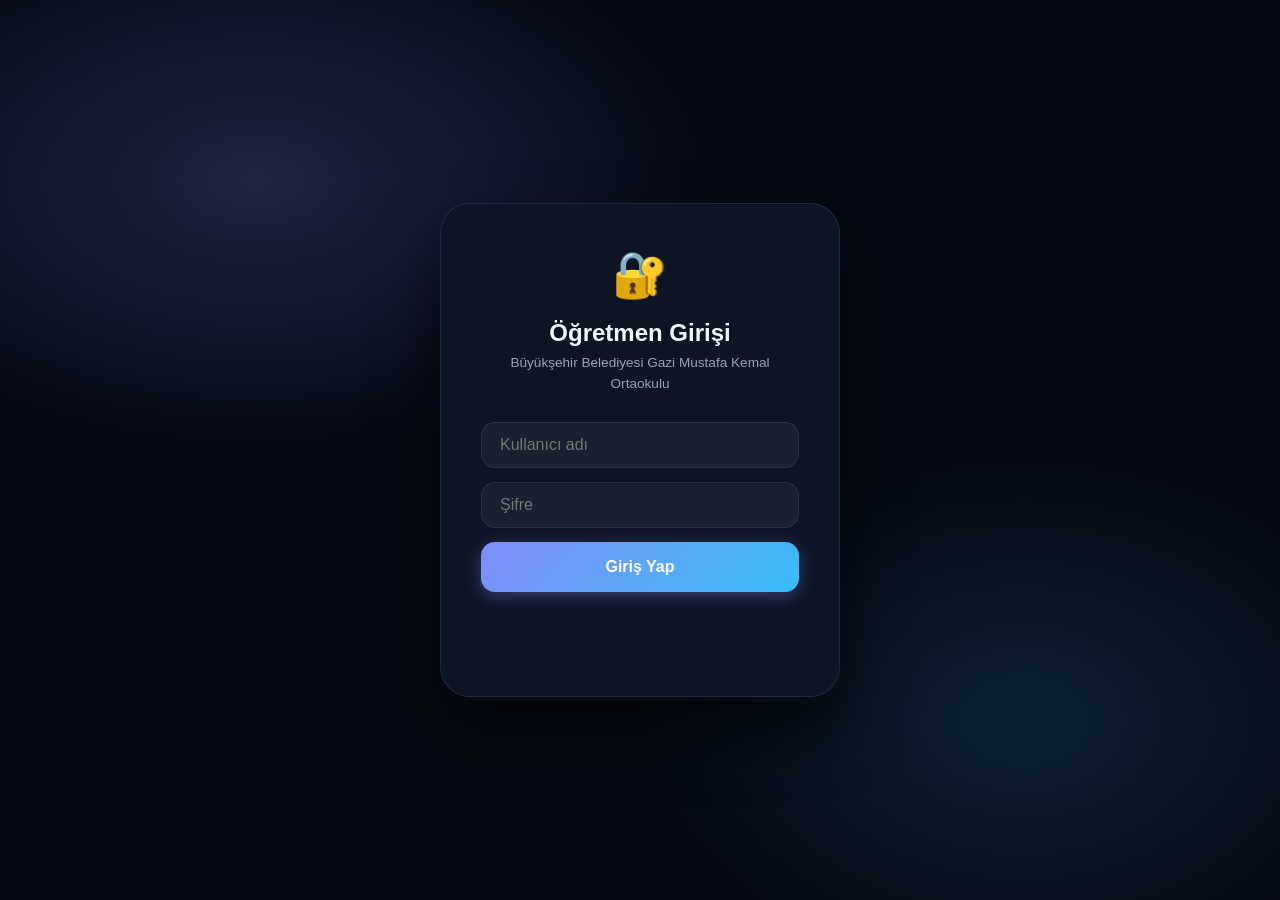
==== admin.html @ e2a8c225 "Add files via upload" ====
<!DOCTYPE html>
<html lang="tr">
<head>
    <meta charset="UTF-8">
    <meta name="viewport" content="width=device-width, initial-scale=1.0">
    <meta name="referrer" content="no-referrer">
    <title>ClassLog Pro | Öğretmen Paneli</title>
    <link rel="manifest" href="manifest.json">
    <link rel="icon" type="image/svg+xml" href="favicon.svg">
    <link rel="shortcut icon" href="favicon.svg">
    <meta name="theme-color" content="#060A14">
    <meta name="mobile-web-app-capable" content="yes">
    <meta name="apple-mobile-web-app-capable" content="yes">
    <meta name="apple-mobile-web-app-status-bar-style" content="black-translucent">
    <meta name="apple-mobile-web-app-title" content="ClassLog Pro">
    <link rel="apple-touch-icon" href="icon-192.png">
    <link rel="stylesheet" href="style.css">
    <script src="vendor/supabase.min.js"></script>
    <style>
        /* ── Kiosk Modu Banner ────────────────────────────────────────────────── */
        #kioskBanner {
            display: none;
            align-items: center;
            justify-content: space-between;
            gap: 12px;
            background: linear-gradient(90deg, #7C3AED, #6366F1);
            color: #fff;
            padding: 10px 20px;
            font-size: .85rem;
            font-weight: 600;
            position: sticky;
            top: 0;
            z-index: 100;
            border-bottom: 1px solid rgba(255,255,255,.15);
            box-shadow: 0 4px 20px rgba(99,102,241,.4);
        }
        #kioskBanner .kiosk-left  { display:flex;align-items:center;gap:10px; }
        #kioskBanner .kiosk-pulse {
            width:10px;height:10px;border-radius:50%;background:#4ADE80;
            box-shadow:0 0 0 0 rgba(74,222,128,.5);
            animation: kpulse 1.4s infinite;
        }
        @keyframes kpulse {
            0%   { box-shadow: 0 0 0 0 rgba(74,222,128,.5); }
            70%  { box-shadow: 0 0 0 8px transparent; }
            100% { box-shadow: 0 0 0 0 transparent; }
        }
        #kioskBanner button {
            background: rgba(255,255,255,.15);
            border: 1px solid rgba(255,255,255,.3);
            color: #fff;
            padding: 6px 14px;
            border-radius: 8px;
            cursor: pointer;
            font-size: .82rem;
            font-weight: 600;
            transition: background .2s;
        }
        #kioskBanner button:hover { background: rgba(255,255,255,.25); }
        #closeBoardBtn {
            background: linear-gradient(135deg, #f97316, #ef4444);
            border: 1px solid rgba(255,255,255,.18);
            color: #fff;
            box-shadow: 0 8px 18px rgba(239, 68, 68, .28);
            font-weight: 800;
        }
        #closeBoardBtn:hover {
            background: linear-gradient(135deg, #fb923c, #dc2626);
            box-shadow: 0 10px 22px rgba(239, 68, 68, .35);
        }
        #kioskCountdown {
            font-size: 1rem;
            font-weight: 800;
            font-variant-numeric: tabular-nums;
            letter-spacing: .04em;
            color: #4ADE80;
            min-width: 52px;
            text-align: right;
        }

        /* ── Term Archive Banner ────────────────────────────────────────────── */
        #termViewBanner {
            display: none;
            align-items: center;
            justify-content: space-between;
            gap: 12px;
            background: linear-gradient(90deg, #B45309, #D97706);
            color: #fff;
            padding: 9px 20px;
            font-size: .84rem;
            font-weight: 600;
            position: sticky;
            top: 0;
            z-index: 99;
            border-bottom: 1px solid rgba(255,255,255,.2);
            box-shadow: 0 4px 16px rgba(180,83,9,.4);
        }
        #termViewBanner button {
            background: rgba(255,255,255,.18);
            border: 1px solid rgba(255,255,255,.35);
            color: #fff;
            padding: 5px 14px;
            border-radius: 8px;
            cursor: pointer;
            font-size: .8rem;
            font-weight: 600;
        }
        #termViewBanner button:hover { background: rgba(255,255,255,.28); }
        /* Arşiv modunda düzenleme engelleme */
        body.viewing-archive .controls,
        body.viewing-archive .note-btn,
        body.viewing-archive #manageStudentsBtn,
        body.viewing-archive #exportBtn { pointer-events:none; opacity:.45; }

        /* ── Admin Identity Box ─────────────────────────────────────────────── */
        .admin-identity {
            display: inline-flex; align-items: center; gap: 6px;
            background: linear-gradient(135deg,rgba(129,140,248,.18),rgba(56,189,248,.12));
            border: 1px solid rgba(129,140,248,.4);
            border-radius: 10px; padding: 5px 12px;
            font-size: .8rem; font-weight: 700; color: var(--a-accent);
        }
        .teacher-identity {
            font-size: .8rem; color: var(--a-muted2);
        }
        #qrInfo { margin-top: 8px; }
        #qrCountdown {
            font-size: .85rem;
            font-weight: 600;
            color: var(--a-accent);
            margin-top: 4px;
        }

        /* ── Board Mode Screen ──────────────────────────────────────────────── */
        #boardScreen {
            display: none;
            position: fixed;
            inset: 0;
            background: radial-gradient(ellipse 80% 70% at 50% 0%, rgba(99,102,241,.18) 0%, transparent 60%),
                        linear-gradient(135deg, #040812 0%, #060E1C 50%, #0A1628 100%);
            z-index: 10001;
            align-items: center;
            justify-content: center;
            flex-direction: column;
            gap: 0;
            text-align: center;
            padding: 40px 24px;
            overflow: hidden;
        }
        #boardScreen::before {
            content: '';
            position: absolute;
            inset: 0;
            background: url("data:image/svg+xml,%3Csvg width='60' height='60' viewBox='0 0 60 60' xmlns='http://www.w3.org/2000/svg'%3E%3Cg fill='none'%3E%3Cg fill='%236366f1' fill-opacity='0.04'%3E%3Cpath d='M36 34v-4h-2v4h-4v2h4v4h2v-4h4v-2h-4zm0-30V0h-2v4h-4v2h4v4h2V6h4V4h-4zM6 34v-4H4v4H0v2h4v4h2v-4h4v-2H6zM6 4V0H4v4H0v2h4v4h2V6h4V4H6z'/%3E%3C/g%3E%3C/g%3E%3C/svg%3E");
            pointer-events: none;
        }
        .board-logo    { font-size: 3.5rem; margin-bottom: 8px; position: relative; z-index: 1; }
        .board-school  { font-size: .82rem; color: rgba(255,255,255,.45); letter-spacing: 1.5px; text-transform: uppercase; margin-bottom: 6px; position: relative; z-index: 1; }
        .board-title   { font-family: 'Syne', sans-serif; font-size: 2rem; font-weight: 800;
                         background: linear-gradient(135deg, #F1F5FF 0%, #818CF8 100%);
                         -webkit-background-clip: text; -webkit-text-fill-color: transparent;
                         background-clip: text; margin-bottom: 24px; position: relative; z-index: 1; }
        .board-qr-wrap { background: rgba(255,255,255,.06); border: 1px solid rgba(255,255,255,.12);
                         border-radius: 24px; padding: 20px; margin-bottom: 24px;
                         backdrop-filter: blur(8px); position: relative; z-index: 1; }
        .board-qr-wrap img { width: 280px; height: 280px; border-radius: 12px; display: block; }
        .board-instruction { font-size: .9rem; color: rgba(255,255,255,.6); line-height: 1.7; max-width: 380px; position: relative; z-index: 1; }
        .board-instruction strong { color: rgba(255,255,255,.9); }
        .board-pulse-dot { display: inline-block; width: 10px; height: 10px; border-radius: 50%;
                           background: #4ade80; margin-right: 8px;
                           box-shadow: 0 0 0 0 rgba(74,222,128,.5);
                           animation: bpulse 1.6s infinite; }
        @keyframes bpulse {
            0%   { box-shadow: 0 0 0 0 rgba(74,222,128,.5); }
            70%  { box-shadow: 0 0 0 10px transparent; }
            100% { box-shadow: 0 0 0 0 transparent; }
        }
        .board-status  { display: flex; align-items: center; justify-content: center;
                         margin-top: 20px; font-size: .82rem; color: #4ade80; font-weight: 600;
                         position: relative; z-index: 1; }
    </style>
</head>
<body class="admin-page">

    <!-- ── Kiosk Modu Banner ─────────────────────────────────────────────── -->
    <div id="kioskBanner">
        <div class="kiosk-left">
            <div class="kiosk-pulse"></div>
            <span>🔐 Kiosk Modu</span>
        </div>
        <div style="display:flex;align-items:center;gap:16px;margin-left:auto;">
            <span id="kioskContextInfo" style="display:none;font-size:.82rem;opacity:.92;padding:6px 10px;border-radius:999px;background:rgba(255,255,255,.14);border:1px solid rgba(255,255,255,.16);"></span>
            <span style="font-size:.8rem;opacity:.8;">Kalan süre:</span>
            <span id="kioskCountdown">10:00</span>
            <button onclick="manualKioskLogout()">🚪 Kapat &amp; Çıkış</button>
        </div>
    </div>

    <!-- ── Arşiv Dönemi Görüntüleme Banner ───────────────────────────────── -->
    <div id="termViewBanner">
        <div style="display:flex;align-items:center;gap:10px;">
            <span>📦</span>
            <span id="termBannerLabel">Arşiv Dönemi — Salt Okunur</span>
        </div>
        <button onclick="switchViewingTerm(null)">↩ Aktif Döneme Dön</button>
    </div>

    <!-- ── Giriş Ekranı ──────────────────────────────────────────────────── -->
    <div id="loginOverlay">
        <div class="login-card">
            <span class="lock-icon">🔐</span>
            <h2>Öğretmen Girişi</h2>
            <p id="loginSubtitle">Büyükşehir Belediyesi Gazi Mustafa Kemal Ortaokulu</p>
            <input type="text"     id="adminUsername" class="login-input" placeholder="Kullanıcı adı" autocomplete="username">
            <input type="password" id="adminPassword" class="login-input" placeholder="Şifre"         autocomplete="current-password">
            <button id="loginBtn" class="login-submit">Giriş Yap</button>
            <p id="loginError" class="shake" style="visibility:hidden;">Hatalı şifre.</p>
            <div id="kioskLoginHint" style="display:none;margin-top:12px;padding:10px;background:rgba(99,102,241,.12);border-radius:8px;font-size:.78rem;color:#a5b4fc;text-align:left;line-height:1.5;">
                📱 <strong>Kiosk Modu</strong> — Giriş sonrası 10 dakika aktif olacak, ardından otomatik kapanacak.
            </div>
        </div>
    </div>

    <!-- ── Tahta Modu Overlay ────────────────────────────────────────────── -->
    <div id="boardModeOverlay" class="modal" style="display:none;">
        <div class="modal-content" style="max-width:400px;text-align:center;">
            <h2>🖥️ Tahta Eşleştirme</h2>
            <img id="boardQrImage" src="" alt="QR" style="width:250px;height:250px;margin:20px auto;">
            <p style="font-size:.9rem;color:var(--a-muted2);">QR kodunu akıllı tahtadan okutun.</p>
            <button onclick="document.getElementById('boardModeOverlay').style.display='none'" class="btn-action btn-action-neg">Kapat</button>
        </div>
    </div>

    <div class="container">

        <!-- ── Başlık ────────────────────────────────────────────────────── -->
        <header>
            <div class="admin-topbar">
                <div class="admin-topbar-left">
                    <span class="badge">PRO</span>
                    <select id="classSelector" title="Sınıf Seç"></select>
                    <button id="copyLinkBtn"       class="tbtn tbtn-accent no-kiosk">📋 Link</button>
                    <button id="qrBtn"             class="tbtn tbtn-accent admin-only" title="Akıllı Tahta QR">🖥️ Tahta QR</button>
                    <button id="pushToBoardBtn" class="tbtn tbtn-accent no-kiosk" title="Telefon ile tahtayı aç">📱→🖥️ Tahtayı Aç</button>
                    <button id="downloadParentBtn" class="tbtn tbtn-accent no-kiosk">⬇️ Veli HTML</button>

                    <button id="closeBoardBtn" class="tbtn no-kiosk" title="Tahtayı anında kapat">Tahtayı Kapat</button>

                    <!-- Admin-only -->
                    <button id="teacherMgrBtn" class="tbtn tbtn-accent admin-only no-kiosk"
                            onclick="openTeacherManager()">👥 Öğretmenler</button>
                    <button id="subjectMgrBtn" class="tbtn tbtn-accent admin-only no-kiosk"
                            onclick="openSubjectManager()">⚙️ Ders Yönetimi</button>
                    <button id="termMgrBtn" class="tbtn tbtn-accent admin-only no-kiosk"
                            onclick="openTermManager()">📅 Dönem</button>
                </div>
                <div style="display:flex;align-items:center;gap:8px;flex-wrap:wrap;">
                    <span id="teacherName" style="font-size:.8rem;color:var(--a-muted2);"></span>
                    <button id="changePwBtn" class="tbtn tbtn-ghost" style="font-size:.72rem;padding:4px 9px;" title="Şifre Değiştir">🔒 Şifre</button>
                    <button id="logoutBtn" onclick="performLogout()" class="tbtn tbtn-ghost">🚪 Çıkış</button>
                    <a href="parent.html" id="viewToggle" class="tbtn no-kiosk" style="text-decoration:none;">👁️ Veli Görünümü</a>
                </div>
            </div>
            <p class="subtitle">Büyükşehir Belediyesi Gazi Mustafa Kemal Ortaokulu — Öğretmen Paneli</p>
            <div class="admin-status-strip">
                <span id="saveStatusBadge" class="status-pill status-idle">Hazır</span>
                <span id="realtimeStatusBadge" class="status-pill status-muted">Realtime: beklemede</span>
                <span id="syncMetaText" class="status-meta">Son eşitleme: —</span>
            </div>

            <!-- ── Ders Sekmeleri ─────────────────────────────────────────── -->
            <div id="subjectTabs" class="subject-tabs"></div>

            <!-- ── Mod Sekmeleri ─────────────────────────────────────────── -->
            <div class="admin-tabs" style="margin-top:10px;">
                <button class="admin-tab active" id="tabHomework" onclick="switchAdminTab('homework')">📚 Ödev Takip</button>
                <button class="admin-tab"        id="tabClass"    onclick="switchAdminTab('class')">⚡ Ders İçi Performans</button>
            </div>
            <div id="markingInfoBar" style="margin-top:12px;padding:12px 14px;border-radius:14px;background:rgba(59,130,246,.10);border:1px solid rgba(96,165,250,.18);color:#cfe3ff;font-size:.82rem;line-height:1.6;">
                İşaret açıklamaları yükleniyor...
            </div>
        </header>

        <!-- ── Ana İçerik ───────────────────────────────────────────────── -->
        <main>
            <div style="text-align:center; margin-bottom:28px;">
                <div class="date-selector">
                    <button id="prevDate" class="date-nav-btn">‹</button>
                    <input type="date" id="currentDate">
                    <button id="nextDate" class="date-nav-btn">›</button>
                </div>
                <div class="bulk-action-row" style="display:flex;justify-content:center;gap:10px;flex-wrap:wrap;margin-top:14px;">
                    <button id="bulkPosBtn" class="tbtn tbtn-accent" onclick="bulkSetMark(1)">Tümüne +</button>
                    <button id="bulkNegBtn" class="tbtn" onclick="bulkSetMark(-1)">Tümüne −</button>
                    <button id="bulkClearBtn" class="tbtn tbtn-ghost" onclick="bulkClearMarks()">Tümünü Sıfırla</button>
                </div>
            </div>
            <div id="studentList" class="student-list"></div>
        </main>

        <!-- ── Hızlı Eylemler ─────────────────────────────────────────── -->
        <div class="dashboard-actions">
            <button class="action-btn" id="manageStudentsBtn" title="Öğrencileri Yönet"
                    style="background:linear-gradient(135deg,#6366F1,#818CF8);">👥</button>
            <button class="action-btn" id="exportBtn" title="CSV Olarak İndir"
                    style="background:linear-gradient(135deg,#059669,#34D399);">📊</button>
        </div>
    </div>

    <!-- ── Öğrenci Yönetim Modalı ───────────────────────────────────────── -->
    <div id="manageModal" class="modal">
        <div class="modal-content">
            <div class="modal-header">
                <h2>Öğrenci Yönetimi</h2>
                <button id="closeManageModal" class="btn-action btn-action-neg"
                        style="width:auto;padding:0 20px;height:40px;border-radius:10px;">Kapat</button>
            </div>
            <div style="display:flex; justify-content:space-between; align-items:center; margin-bottom: 8px;">
                <p class="modal-desc" style="margin-bottom:0; font-size:0.85rem;">Excel'den kopya edip yapıştırın (satır satır):</p>
            </div>
            <textarea id="bulkInput" placeholder="Örn:&#10;Ahmet Yılmaz&#10;Ayşe Demir&#10;Burak Kaya"></textarea>
            <button id="saveStudentsBtn" class="btn-action btn-action-pos">✓ Öğrenci Listesini Güncelle</button>
        </div>
    </div>

    <!-- ── Veli Notu Modalı ─────────────────────────────────────────────── -->
    <div id="noteModal" class="modal">
        <div class="modal-content">
            <div class="modal-header">
                <h2>✏️ Veli Notu</h2>
                <button id="closeNoteModal" class="btn-action btn-action-neg"
                        style="width:auto;padding:0 20px;height:40px;border-radius:10px;">Kapat</button>
            </div>
            <p class="modal-desc" id="noteModalDesc">Bu öğrenciye veli portalında görünecek bir not bırakın.</p>
            <textarea id="noteInput" placeholder="Örn: Bugün sınıfta harika bir katkı sağladı..."></textarea>
            <button id="saveNoteBtn" class="btn-action btn-action-pos">💾 Notu Kaydet</button>
        </div>
    </div>

    <!-- ── Akıllı Tahta QR Modalı ────────────────────────────────────────── -->
    <div id="qrModal" class="modal" onclick="if(event.target===this)this.style.display='none'">
        <div class="modal-content" style="max-width:440px;text-align:center;">
            <div class="modal-header">
                <h2 id="qrClassLabel">🖥️ Akıllı Tahta QR Kodu</h2>
                <button onclick="document.getElementById('qrModal').style.display='none'"
                        class="btn-action btn-action-neg" style="width:auto;padding:0 16px;height:36px;border-radius:10px;font-size:.8rem;">✕</button>
            </div>
            <p style="font-size:.82rem;color:var(--a-muted2);margin-bottom:14px;line-height:1.5;">
                Bu QR <strong>sabittir</strong> — Tahtada her zaman bırakabilirsiniz.<br>
                Yalnızca şifrenizi bilen kişi giriş yapabilir.
            </p>
            <img id="qrImage" src="" alt="QR" style="width:300px;height:300px;border-radius:14px;border:2px solid var(--a-border);margin:0 auto 12px;display:block;">
            <div id="qrCountdown" style="font-size:.85rem;font-weight:600;margin-bottom:8px;color:var(--a-accent);">⏳ QR yükleniyor...</div>
            <div id="qrInfo"></div>
        </div>
    </div>

    <!-- ── Öğretmen Yönetimi Modalı (Admin only) ───────────────────────── -->
    <div id="teacherModal" class="modal">
        <div class="modal-content" style="max-width:640px;">
            <div class="modal-header">
                <h2>👥 Öğretmen Yönetimi</h2>
                <button id="closeTeacherModal" class="btn-action btn-action-neg"
                        style="width:auto;padding:0 20px;height:40px;border-radius:10px;">Kapat</button>
            </div>
            <p class="modal-desc">Sisteme kayıtlı öğretmenleri yönetin. Her öğretmen yalnızca kendi sınıflarına erişebilir.</p>
            <button id="addTeacherBtn" class="btn-action btn-action-pos" style="height:40px;margin-bottom:16px;">+ Yeni Öğretmen Ekle</button>
            <div id="teacherList"></div>

            <!-- Öğretmen Form -->
            <div id="teacherForm" style="display:none;">
                <h3 id="teacherFormTitle" style="margin-bottom:16px;color:var(--a-text);">Yeni Öğretmen Ekle</h3>
                <div style="display:grid;grid-template-columns:1fr 1fr;gap:12px;margin-bottom:12px;">
                    <div>
                        <label style="font-size:.8rem;color:var(--a-muted2);display:block;margin-bottom:4px;">Ad Soyad</label>
                        <input id="tName" type="text" class="login-input" style="margin:0;" placeholder="Ahmet Yılmaz">
                    </div>
                    <div>
                        <label style="font-size:.8rem;color:var(--a-muted2);display:block;margin-bottom:4px;">Kullanıcı Adı</label>
                        <input id="tUsername" type="text" class="login-input" style="margin:0;" placeholder="ahmetyilmaz">
                    </div>
                    <div>
                        <label style="font-size:.8rem;color:var(--a-muted2);display:block;margin-bottom:4px;">Şifre</label>
                        <input id="tPassword" type="password" class="login-input" style="margin:0;" placeholder="Şifre">
                    </div>
                    <div>
                        <label style="font-size:.8rem;color:var(--a-muted2);display:block;margin-bottom:4px;">Rol</label>
                        <select id="tRole" class="login-input" style="margin:0;cursor:pointer;">
                            <option value="teacher">👨‍🏫 Öğretmen</option>
                            <option value="admin">👑 Admin</option>
                        </select>
                    </div>
                </div>
                <label style="display:flex;align-items:center;gap:8px;font-size:.85rem;color:var(--a-muted2);margin-bottom:16px;cursor:pointer;">
                    <input id="tActive" type="checkbox" checked style="width:16px;height:16px;"> Hesap Aktif
                </label>
                <label style="font-size:.8rem;color:var(--a-muted2);display:block;margin-bottom:8px;">Erişim İzni (boş = tüm sınıflar)</label>
                <div id="tClasses" style="display:flex;flex-wrap:wrap;gap:6px;margin-bottom:16px;max-height:150px;overflow-y:auto;padding:4px;"></div>
                <label style="font-size:.8rem;color:var(--a-muted2);display:block;margin-bottom:8px;">Ders Erişimi (boş = tüm dersler)</label>
                <div id="tSubjects" style="display:flex;flex-wrap:wrap;gap:6px;margin-bottom:16px;padding:4px;"></div>
                <div style="display:flex;gap:8px;">
                    <button id="saveTeacherBtn"   class="btn-action btn-action-pos" style="height:42px;">💾 Kaydet</button>
                    <button id="cancelTeacherBtn" class="btn-action btn-action-neg" style="height:42px;">İptal</button>
                </div>
            </div>
        </div>
    </div>

    <!-- ── Şifre Değiştirme Modalı ──────────────────────────────────────── -->
    <div id="pwModal" class="modal">
        <div class="modal-content" style="max-width:400px;">
            <div class="modal-header">
                <h2>🔒 Şifre Değiştir</h2>
                <button id="closePwModal" class="btn-action btn-action-neg"
                        style="width:auto;padding:0 20px;height:40px;border-radius:10px;">Kapat</button>
            </div>
            <label style="font-size:.8rem;color:var(--a-muted2);display:block;margin-bottom:4px;">Yeni Şifre</label>
            <input id="newPwInput"  type="password" class="login-input" placeholder="En az 8 karakter">
            <label style="font-size:.8rem;color:var(--a-muted2);display:block;margin-bottom:4px;">Şifre (Tekrar)</label>
            <input id="newPw2Input" type="password" class="login-input" placeholder="Şifreyi tekrar girin">
            <p id="pwError" style="color:var(--s-neg);font-size:.82rem;min-height:20px;margin-bottom:12px;"></p>
            <button id="savePwBtn" class="btn-action btn-action-pos" style="height:42px;">✓ Şifreyi Güncelle</button>
        </div>
    </div>

    <!-- ── Ders Yönetimi Modal (Admin Only) ────────────────────────────── -->
    <div id="subjectManageModal" class="modal" style="display:none;">
        <div class="modal-content" style="max-width:500px;">
            <div class="modal-header">
                <h2>⚙️ Ders Yönetimi</h2>
                <button onclick="document.getElementById('subjectManageModal').style.display='none'" class="tbtn tbtn-ghost"> Kapat </button>
            </div>
            
            <div style="background:var(--a-surface2); padding:16px; border-radius:var(--radius-md); border:1px solid var(--a-border2); margin-bottom:16px;">
                <h3 style="font-size:.9rem; color:var(--a-muted); margin-bottom:12px;">Yeni Ders Ekle</h3>
                <div style="display:flex; gap:8px;">
                    <input type="text" id="newSubjEmoji" class="login-input" placeholder="Örn: 🎨" style="margin-bottom:0; width:60px; text-align:center;">
                    <input type="text" id="newSubjLabel" class="login-input" placeholder="Ders Adı (Örn: Müzik)" style="margin-bottom:0; flex:1;">
                    <input type="color" id="newSubjColor" value="#EAB308" style="background:transparent; border:none; height:46px; width:46px; cursor:pointer; padding:0;">
                </div>
                <button onclick="addNewSubject()" class="btn-action btn-action-pos" style="margin-top:12px; height:42px;">Ekle</button>
            </div>

            <h3 style="font-size:.9rem; color:var(--a-muted); margin-bottom:8px;">Kayıtlı Dersler</h3>
            <div id="subjectListContainer" style="display:flex; flex-direction:column; gap:8px;">
                <!-- Dinamik liste burada oluşacak -->
            </div>
        </div>
    </div>

    <!-- ── Dönem Yönetimi Modal (Admin Only) ────────────────────────────── -->
    <div id="termManageModal" class="modal" style="display:none;">
        <div class="modal-content" style="max-width:560px;">
            <div class="modal-header">
                <h2>📅 Dönem Yönetimi</h2>
                <button onclick="document.getElementById('termManageModal').style.display='none'" class="tbtn tbtn-ghost">Kapat</button>
            </div>

            <!-- Aktif dönem adı düzenle -->
            <div style="background:var(--a-surface2);padding:16px;border-radius:var(--radius-md);border:1px solid var(--a-border2);margin-bottom:16px;">
                <h3 style="font-size:.9rem;color:var(--a-muted);margin-bottom:8px;">✏️ Aktif Dönem Adını Güncelle</h3>
                <p style="font-size:.78rem;color:var(--a-muted2);margin-bottom:10px;">Veli görünümünde sınıfın başlığında görünür.</p>
                <div style="display:flex;gap:8px;">
                    <input type="text" id="termStringInput" class="login-input" placeholder="Örn: 2024-2025 Eğitim Öğretim Yılı 1. Dönem" style="margin-bottom:0;flex:1;">
                    <button onclick="updateTermString()" class="btn-action btn-action-pos" style="height:46px;width:auto;padding:0 18px;white-space:nowrap;">Güncelle</button>
                </div>
            </div>

            <!-- Yeni dönem başlat -->
            <div style="background:rgba(245,158,11,.07);padding:16px;border-radius:var(--radius-md);border:1px solid rgba(245,158,11,.25);margin-bottom:16px;">
                <h3 style="font-size:.9rem;color:#F59E0B;margin-bottom:8px;">🆕 Yeni Dönem Başlat</h3>
                <p style="font-size:.78rem;color:var(--a-muted2);margin-bottom:10px;">Mevcut tüm sınıfların verileri arşivlenir ve temiz sayfa açılır.</p>
                <div style="display:flex;gap:8px;">
                    <input type="text" id="newTermLabelInput" class="login-input" placeholder="Yeni dönem adı (Örn: 2024-2025 2. Dönem)" style="margin-bottom:0;flex:1;">
                    <button onclick="createNewTerm()" class="btn-action" style="height:46px;width:auto;padding:0 18px;white-space:nowrap;background:linear-gradient(135deg,#D97706,#F59E0B);color:white;">Başlat</button>
                </div>
            </div>

            <!-- Dönem listesi -->
            <h3 style="font-size:.9rem;color:var(--a-muted);margin-bottom:8px;">📚 Dönem Arşivi</h3>
            <div id="termListContainer" style="display:flex;flex-direction:column;gap:8px;max-height:220px;overflow-y:auto;padding:2px;"></div>
        </div>
    </div>


    <!-- ── Board Mode Screen (Akıllı Tahta Bekleme Ekranı) ─────────────── -->
    <div id="boardScreen">
        <div class="board-logo">🏛️</div>
        <p class="board-school">Büyükşehir Belediyesi Gazi Mustafa Kemal Ortaokulu</p>
        <h1 class="board-title">ClassLog Pro</h1>
        <div class="board-qr-wrap">
            <img id="boardScreenQr" src="" alt="QR Kod Yükleniyor...">
        </div>
        <div class="board-instruction">
            <strong>Öğretmen adımları:</strong><br>
            1. Telefondan Admin Paneli'ne giriş yap<br>
            2. Üst menüden <strong>"📱→🖥️ Tahtayı Aç"</strong> butonuna bas<br>
            3. Veya bu QR'ı telefon kameranla tara<br>
        </div>
        <div style="margin-top:16px;padding:14px 20px;border-radius:18px;background:rgba(15,23,42,.7);border:1px solid rgba(148,163,184,.22);display:flex;flex-direction:column;gap:6px;align-items:center;position:relative;z-index:1;">
            <span style="font-size:.82rem;letter-spacing:.12em;text-transform:uppercase;color:rgba(255,255,255,.55);">Tahta Kodu</span>
            <span id="boardCodeValue" style="font-size:2.2rem;font-weight:900;letter-spacing:.22em;color:#f8fafc;font-variant-numeric:tabular-nums;">------</span>
            <span id="boardCodeCountdown" style="font-size:.8rem;color:#93c5fd;">30 sn icinde yenilenir</span>
        </div>
        <div class="board-status">
            <span class="board-pulse-dot"></span>
            <span id="boardStatusText">Öğretmen bekleniyor...</span>
        </div>
    </div>

    <script src="pwa.js?v=2"></script>
    <script src="data.js?v=13"></script>
    <script src="admin.js?v=13"></script>
    <script>
    // Kiosk modundakileri göster
    if (new URLSearchParams(window.location.search).get('mode') === 'kiosk') {
        const hint = document.getElementById('kioskLoginHint');
        const sub  = document.getElementById('loginSubtitle');
        if (hint) hint.style.display = 'block';
        if (sub)  sub.textContent    = 'Kiosk Modu — Kullanıcı adı ve şifrenizle giriş yapın';
    }
    </script>
</body>
</html>
---- style.css ----
/* ═══════════════════════════════════════════════════════════════════════════
   ClassLog Pro — Style System
   ═══════════════════════════════════════════════════════════════════════════ */

*, *::before, *::after { box-sizing: border-box; margin: 0; padding: 0; }

:root {
    --a-bg:        #060A14;
    --a-surface:   #0D1525;
    --a-surface2:  rgba(255,255,255,0.04);
    --a-border:    rgba(129,140,248,0.15);
    --a-border2:   rgba(255,255,255,0.07);
    --a-accent:    #818CF8;
    --a-accent2:   #38BDF8;
    --a-text:      #F1F5FF;
    --a-muted:     #64748B;
    --a-muted2:    #94A3B8;

    --s-pos:       #34D399;
    --s-neg:       #F87171;
    --s-half:      #FBBF24;
    --s-neutral:   #9333EA;
    --s-absent:    #111827;

    --p-bg:        #EEF2FF;
    --p-surface:   #FFFFFF;
    --p-header-from: #1A2F4E;
    --p-header-to: #2563EB;
    --p-accent:    #2563EB;
    --p-text:      #0F172A;
    --p-muted:     #64748B;
    --p-border:    #E2E8F0;
    --p-row-alt:   #F8FAFF;

    --transition:  all 0.22s cubic-bezier(0.4,0,0.2,1);
    --radius-sm:   8px;
    --radius-md:   14px;
    --radius-lg:   22px;
    --radius-xl:   30px;
    --shadow-card: 0 4px 24px rgba(0,0,0,0.4);
    --font-display: "Trebuchet MS", "Segoe UI Semibold", sans-serif;
    --font-body: "Segoe UI", Tahoma, Geneva, Verdana, sans-serif;
    --font-parent: "Candara", "Segoe UI", sans-serif;
}

/* ═══════════════════════════════════════════════════════════════════════════
   ADMIN
   ═══════════════════════════════════════════════════════════════════════════ */

body.admin-page {
    font-family: 'DM Sans', sans-serif;
    background: var(--a-bg);
    color: var(--a-text);
    min-height: 100vh;
    padding: 0 0 100px;
    background-image:
        radial-gradient(ellipse 60% 50% at 0% 0%,   rgba(129,140,248,0.12) 0%, transparent 60%),
        radial-gradient(ellipse 50% 40% at 100% 90%, rgba(56,189,248,0.08)  0%, transparent 60%);
    background-attachment: fixed;
}

.admin-page .container { max-width: 860px; margin: 0 auto; padding: 0 20px; }
.admin-page header     { padding: 24px 20px 0; margin-bottom: 32px; }

.admin-topbar {
    display: flex; justify-content: space-between; align-items: center;
    gap: 12px; margin-bottom: 20px; flex-wrap: wrap;
}
.admin-topbar-left { display: flex; align-items: center; gap: 10px; flex-wrap: wrap; }

.admin-page .subtitle { font-size: 0.82rem; color: var(--a-muted2); margin-top: 4px; margin-bottom: 16px; }

.admin-status-strip {
    display: flex;
    align-items: center;
    gap: 10px;
    flex-wrap: wrap;
    margin-bottom: 16px;
}

.status-pill {
    display: inline-flex;
    align-items: center;
    gap: 6px;
    min-height: 32px;
    padding: 6px 12px;
    border-radius: 999px;
    border: 1px solid var(--a-border2);
    background: rgba(255,255,255,0.05);
    color: var(--a-text);
    font-size: 0.78rem;
    font-weight: 700;
    letter-spacing: 0.2px;
}

.status-pill.status-idle,
.status-pill.status-muted {
    color: var(--a-muted2);
    border-color: var(--a-border2);
    background: rgba(255,255,255,0.04);
}

.status-pill.status-saving {
    color: #FBBF24;
    border-color: rgba(251,191,36,0.35);
    background: rgba(251,191,36,0.12);
}

.status-pill.status-ok,
.status-pill.status-live {
    color: #86efac;
    border-color: rgba(52,211,153,0.35);
    background: rgba(16,185,129,0.12);
}

.status-pill.status-error {
    color: #fda4af;
    border-color: rgba(248,113,113,0.35);
    background: rgba(244,63,94,0.12);
}

.status-meta {
    font-size: 0.78rem;
    color: var(--a-muted2);
    letter-spacing: 0.15px;
}

/* ── Admin Tabs ─────────────────────────────────────────────────────────────── */
.admin-tabs {
    display: flex; gap: 4px;
    background: var(--a-surface2);
    border: 1px solid var(--a-border2);
    border-radius: var(--radius-md);
    padding: 4px;
    width: fit-content;
}
.admin-tab {
    background: transparent; border: none; color: var(--a-muted2);
    padding: 8px 20px; border-radius: 10px; cursor: pointer;
    font-family: 'DM Sans', sans-serif; font-size: 0.85rem; font-weight: 600;
    transition: var(--transition); white-space: nowrap;
}
.admin-tab:hover { color: var(--a-text); background: rgba(255,255,255,0.05); }
.admin-tab.active { background: var(--a-accent); color: white; box-shadow: 0 2px 10px rgba(129,140,248,0.4); }

.badge {
    background: linear-gradient(135deg, var(--a-accent), var(--a-accent2));
    color: white; padding: 3px 10px; border-radius: 50px;
    font-size: 0.7rem; font-weight: 700; letter-spacing: 1.5px;
}

#classSelector {
    background: var(--a-surface2); color: var(--a-text);
    border: 1px solid var(--a-border); padding: 6px 12px;
    border-radius: var(--radius-sm); cursor: pointer;
    font-family: 'DM Sans', sans-serif; font-size: 0.85rem; font-weight: 500;
    outline: none; transition: var(--transition);
}
#classSelector:hover { border-color: var(--a-accent); }
#classSelector option { background: #1A2340; color: white; }

.tbtn {
    background: var(--a-surface2); border: 1px solid var(--a-border2);
    color: var(--a-muted2); padding: 6px 12px; border-radius: var(--radius-sm);
    cursor: pointer; font-family: 'DM Sans', sans-serif;
    font-size: 0.8rem; font-weight: 500; transition: var(--transition);
    white-space: nowrap; text-decoration: none;
    display: inline-flex; align-items: center; gap: 5px;
}
.tbtn:hover { color: var(--a-text); border-color: var(--a-border); background: rgba(255,255,255,0.07); }
.tbtn-accent { color: var(--a-accent); border-color: rgba(129,140,248,0.35); }
.tbtn-accent:hover { background: rgba(129,140,248,0.12); color: var(--a-accent); }
.tbtn-ghost  { background: transparent; border-color: transparent; font-size: 0.75rem; }

.date-selector {
    display: inline-flex; align-items: center; gap: 4px;
    background: var(--a-surface); padding: 8px 16px; border-radius: 50px;
    border: 1px solid var(--a-border); box-shadow: var(--shadow-card);
}
.date-selector input[type="date"] {
    background: transparent; border: none; color: var(--a-text);
    font-family: 'DM Sans', sans-serif; font-size: 0.95rem;
    font-weight: 500; outline: none; cursor: pointer;
}
.date-nav-btn {
    background: transparent; border: none; color: var(--a-muted2);
    cursor: pointer; font-size: 1.1rem; padding: 2px 6px;
    border-radius: 6px; transition: var(--transition); line-height: 1;
}
.date-nav-btn:hover { color: var(--a-text); background: var(--a-surface2); }

/* ── Student Cards ───────────────────────────────────────────────────────────── */
.student-list { display: flex; flex-direction: column; gap: 8px; }

.student-card {
    display: flex; align-items: center; gap: 14px;
    background: var(--a-surface); border: 1px solid var(--a-border2);
    border-radius: var(--radius-md); padding: 12px 18px;
    transition: var(--transition); animation: slide-in 0.3s ease-out both;
}
.student-card:hover { background: rgba(255,255,255,0.05); border-color: var(--a-border); transform: translateX(2px); }

@keyframes slide-in { from { opacity:0; transform:translateY(8px); } to { opacity:1; transform:translateY(0); } }
.student-card:nth-child(1) { animation-delay:.02s; } .student-card:nth-child(2) { animation-delay:.04s; }
.student-card:nth-child(3) { animation-delay:.06s; } .student-card:nth-child(4) { animation-delay:.08s; }
.student-card:nth-child(5) { animation-delay:.10s; } .student-card:nth-child(6) { animation-delay:.12s; }
.student-card:nth-child(7) { animation-delay:.14s; } .student-card:nth-child(8) { animation-delay:.16s; }
.student-card:nth-child(9) { animation-delay:.18s; } .student-card:nth-child(10) { animation-delay:.20s; }
.student-card:nth-child(11){ animation-delay:.22s; } .student-card:nth-child(12) { animation-delay:.24s; }

.s-avatar {
    width: 40px; height: 40px; border-radius: 12px;
    display: flex; align-items: center; justify-content: center;
    font-family: 'Syne', sans-serif; font-size: 0.8rem; font-weight: 700;
    color: white; flex-shrink: 0;
}
.s-name { flex: 1; font-size: 0.95rem; font-weight: 500; color: var(--a-text); min-width: 0; overflow: hidden; text-overflow: ellipsis; white-space: nowrap; }

/* Class score mini badges */
.class-score-mini { display: flex; gap: 6px; flex-shrink: 0; }
.csm-pos { background: rgba(52,211,153,0.15); color: var(--s-pos); border: 1px solid rgba(52,211,153,0.25); padding: 2px 8px; border-radius: 6px; font-size: 0.78rem; font-weight: 700; }
.csm-neg { background: rgba(248,113,113,0.15); color: var(--s-neg); border: 1px solid rgba(248,113,113,0.25); padding: 2px 8px; border-radius: 6px; font-size: 0.78rem; font-weight: 700; }

/* Note button */
.note-btn {
    width: 32px; height: 32px; border-radius: 8px; border: 1px solid var(--a-border2);
    background: var(--a-surface2); color: var(--a-muted2); cursor: pointer;
    font-size: 0.85rem; transition: var(--transition); flex-shrink: 0;
    display: flex; align-items: center; justify-content: center;
}
.note-btn:hover { border-color: var(--a-accent); color: var(--a-accent); background: rgba(129,140,248,0.08); }
.note-btn.note-active { border-color: rgba(251,191,36,0.5); color: #FBBF24; background: rgba(251,191,36,0.08); }

/* ── Mark Buttons ─────────────────────────────────────────────────────────── */
.controls { display: flex; gap: 5px; flex-shrink: 0; }
.btn { width: 38px; height: 38px; border-radius: 10px; border: 1px solid transparent; cursor: pointer; display: flex; align-items: center; justify-content: center; font-size: 1rem; font-weight: 700; font-family: 'DM Sans', sans-serif; transition: var(--transition); }
.btn:active { transform: scale(0.88); }

.btn-pos     { background: rgba(52,211,153,0.08);   color: var(--s-pos);    border-color: rgba(52,211,153,0.2); }
.btn-pos:hover { background: rgba(52,211,153,0.15); }
.btn-pos.active { background: var(--s-pos); color: #052e16; border-color: var(--s-pos); box-shadow: 0 0 16px rgba(52,211,153,0.45); }

.btn-neg     { background: rgba(248,113,113,0.08);  color: var(--s-neg);    border-color: rgba(248,113,113,0.2); }
.btn-neg:hover { background: rgba(248,113,113,0.15); }
.btn-neg.active { background: var(--s-neg); color: white; border-color: var(--s-neg); box-shadow: 0 0 16px rgba(248,113,113,0.45); }

.btn-half    { background: rgba(251,191,36,0.08);   color: var(--s-half);   border-color: rgba(251,191,36,0.2); }
.btn-half:hover { background: rgba(251,191,36,0.15); }
.btn-half.active { background: var(--s-half); color: #451a03; border-color: var(--s-half); box-shadow: 0 0 16px rgba(251,191,36,0.45); }

.btn-neutral { background: rgba(147,51,234,0.08);  color: var(--s-neutral); border-color: rgba(147,51,234,0.2); font-size: 0.9rem; }
.btn-neutral:hover { background: rgba(147,51,234,0.14); }
.btn-neutral.active { background: var(--s-neutral); color: white; border-color: var(--s-neutral); box-shadow: 0 0 16px rgba(147,51,234,0.4); }

.btn-absent  { background: rgba(148,163,184,0.14); color: #cbd5e1; border-color: rgba(148,163,184,0.34); font-size: 0.9rem; }
.btn-absent:hover { background: rgba(148,163,184,0.22); color: #e2e8f0; border-color: rgba(148,163,184,0.46); }
.btn-absent.active { background: #475569; color: white; border-color: #64748b; box-shadow: 0 0 16px rgba(100,116,139,0.45); }

/* ── FABs ─────────────────────────────────────────────────────────────────── */
.dashboard-actions { position: fixed; bottom: 28px; right: 24px; display: flex; flex-direction: column; gap: 12px; z-index: 100; }
.action-btn { width: 54px; height: 54px; border-radius: 16px; color: white; border: none; cursor: pointer; box-shadow: 0 8px 24px rgba(0,0,0,0.5); display: flex; align-items: center; justify-content: center; font-size: 1.2rem; transition: var(--transition); }
.action-btn:hover { transform: scale(1.1) translateY(-2px); }

/* ── Modals ───────────────────────────────────────────────────────────────── */
.modal { display: none; position: fixed; inset: 0; background: rgba(0,0,0,0.75); backdrop-filter: blur(12px); z-index: 1000; padding: 40px 20px; overflow-y: auto; align-items: center; justify-content: center; }
.modal-content { background: var(--a-surface); max-width: 560px; width: 100%; margin: 0 auto; border-radius: var(--radius-xl); padding: 32px; border: 1px solid var(--a-border); box-shadow: 0 24px 60px rgba(0,0,0,0.6); animation: modal-in 0.25s cubic-bezier(0.34,1.56,0.64,1); }
@keyframes modal-in { from { opacity:0; transform:scale(0.93) translateY(12px); } to { opacity:1; transform:scale(1) translateY(0); } }
.modal-header { display: flex; justify-content: space-between; align-items: center; margin-bottom: 20px; gap: 12px; }
.modal-header h2 { font-family: 'Syne', sans-serif; font-size: 1.5rem; font-weight: 700; color: var(--a-text); }
.modal-desc { color: var(--a-muted2); font-size: 0.88rem; margin-bottom: 14px; line-height: 1.5; }

textarea#bulkInput, textarea#noteInput {
    width: 100%; background: rgba(0,0,0,0.25); border: 1px solid var(--a-border);
    border-radius: var(--radius-md); color: var(--a-text); padding: 14px 16px;
    font-family: 'DM Sans', sans-serif; font-size: 0.9rem; line-height: 1.7;
    margin-bottom: 16px; resize: none; outline: none; transition: var(--transition);
}
textarea#bulkInput { height: 200px; }
textarea#noteInput { height: 140px; }
textarea#bulkInput:focus, textarea#noteInput:focus { border-color: var(--a-accent); background: rgba(129,140,248,0.04); }

.btn-action { width: 100%; height: 48px; border: none; border-radius: var(--radius-md); font-family: 'DM Sans', sans-serif; font-size: 0.95rem; font-weight: 600; cursor: pointer; transition: var(--transition); display: flex; align-items: center; justify-content: center; gap: 8px; }
.btn-action-pos { background: linear-gradient(135deg, #10B981, #059669); color: white; box-shadow: 0 4px 14px rgba(16,185,129,0.35); }
.btn-action-pos:hover { box-shadow: 0 6px 20px rgba(16,185,129,0.5); transform: translateY(-1px); }
.btn-action-neg { background: linear-gradient(135deg, #F43F5E, #E11D48); color: white; }
.btn-action-neg:hover { transform: translateY(-1px); }

/* ── Login ─────────────────────────────────────────────────────────────────── */
#loginOverlay { position: fixed; inset: 0; background: var(--a-bg); background-image: radial-gradient(ellipse 60% 50% at 20% 20%, rgba(129,140,248,0.2) 0%, transparent 60%), radial-gradient(ellipse 50% 50% at 80% 80%, rgba(56,189,248,0.12) 0%, transparent 60%); z-index: 10000; display: flex; align-items: center; justify-content: center; padding: 20px; }
.login-card { background: var(--a-surface); padding: 44px 40px; border-radius: var(--radius-xl); border: 1px solid var(--a-border); width: 100%; max-width: 400px; text-align: center; box-shadow: 0 32px 64px rgba(0,0,0,0.6); animation: modal-in 0.4s cubic-bezier(0.34,1.56,0.64,1); }
.login-card .lock-icon { font-size: 2.8rem; margin-bottom: 18px; display: block; }
.login-card h2 { font-family: 'Syne', sans-serif; font-size: 1.5rem; font-weight: 700; margin-bottom: 6px; }
.login-card p  { color: var(--a-muted2); font-size: 0.85rem; margin-bottom: 28px; line-height: 1.5; }
.login-input { width: 100%; padding: 13px 18px; background: rgba(255,255,255,0.05); border: 1px solid var(--a-border2); border-radius: var(--radius-md); color: var(--a-text); font-family: 'DM Sans', sans-serif; font-size: 1rem; margin-bottom: 14px; outline: none; transition: var(--transition); }
.login-input:focus { border-color: var(--a-accent); background: rgba(129,140,248,0.06); box-shadow: 0 0 0 3px rgba(129,140,248,0.12); }
.login-submit { width: 100%; height: 50px; background: linear-gradient(135deg, var(--a-accent), var(--a-accent2)); border: none; border-radius: var(--radius-md); color: white; font-family: 'DM Sans', sans-serif; font-size: 1rem; font-weight: 600; cursor: pointer; transition: var(--transition); box-shadow: 0 4px 16px rgba(129,140,248,0.35); }
.login-submit:hover { opacity: 0.92; box-shadow: 0 6px 24px rgba(129,140,248,0.5); transform: translateY(-1px); }
#loginError { color: var(--s-neg); font-size: 0.83rem; margin-top: 12px; visibility: hidden; min-height: 20px; }

@keyframes shake { 0%,100%{transform:translateX(0)} 20%{transform:translateX(-8px)} 40%{transform:translateX(8px)} 60%{transform:translateX(-5px)} 80%{transform:translateX(5px)} }
.shake { animation: shake 0.4s ease-in-out; }

::-webkit-scrollbar { width: 6px; height: 6px; }
::-webkit-scrollbar-track { background: transparent; }
::-webkit-scrollbar-thumb { background: var(--a-border2); border-radius: 3px; }

/* ── Gamification Animations ──────────────────────────────────────────────── */
@keyframes glow-gold {
    0%   { box-shadow: 0 0 0 0 transparent; transform: scale(1); }
    40%  { box-shadow: 0 0 20px 5px rgba(250, 204, 21, 0.4); transform: scale(1.02); background-color: rgba(250, 204, 21, 0.15); border-color: #FACC15; }
    100% { box-shadow: 0 0 0 0 transparent; transform: scale(1); }
}

@keyframes pulse-red {
    0%   { box-shadow: 0 0 0 0 transparent; transform: scale(1); }
    40%  { box-shadow: 0 0 15px 3px rgba(239, 68, 68, 0.3); transform: scale(0.98); background-color: rgba(239, 68, 68, 0.12); border-color: #EF4444; }
    100% { box-shadow: 0 0 0 0 transparent; transform: scale(1); }
}

.card-anim-plus {
    animation: glow-gold 1s cubic-bezier(0.2, 0.8, 0.2, 1) forwards !important;
}
.card-anim-minus {
    animation: pulse-red 0.8s cubic-bezier(0.36, 0.07, 0.19, 0.97) forwards !important;
}

/* ═══════════════════════════════════════════════════════════════════════════
   PARENT PANEL
   ═══════════════════════════════════════════════════════════════════════════ */

body.parent-page { font-family: 'Plus Jakarta Sans', sans-serif; background: var(--p-bg); color: var(--p-text); margin: 0; padding: 0; min-height: 100vh; }

.excel-container { display: flex; flex-direction: column; height: 100vh; overflow: hidden; }

.excel-header { background: linear-gradient(135deg, var(--p-header-from) 0%, #1E3A8A 60%, var(--p-header-to) 100%); color: white; padding: 0 24px; flex-shrink: 0; box-shadow: 0 4px 20px rgba(26,47,78,0.4); position: relative; overflow: hidden; }
.excel-header::after { content:''; position:absolute; inset:0; background:url("data:image/svg+xml,%3Csvg width='60' height='60' viewBox='0 0 60 60' xmlns='http://www.w3.org/2000/svg'%3E%3Cg fill='none' fill-rule='evenodd'%3E%3Cg fill='%23ffffff' fill-opacity='0.03'%3E%3Cpath d='M36 34v-4h-2v4h-4v2h4v4h2v-4h4v-2h-4zm0-30V0h-2v4h-4v2h4v4h2V6h4V4h-4zM6 34v-4H4v4H0v2h4v4h2v-4h4v-2H6zM6 4V0H4v4H0v2h4v4h2V6h4V4H6z'/%3E%3C/g%3E%3C/g%3E%3C/svg%3E"); pointer-events:none; }

.excel-header-inner { display: flex; justify-content: space-between; align-items: center; padding: 16px 0; gap: 16px; flex-wrap: wrap; position: relative; z-index: 1; }
.school-brand { display: flex; align-items: center; gap: 14px; }
.school-logo  { font-size: 2rem; line-height: 1; }
.school-name-block h1 { font-size: 1rem; font-weight: 800; color: white; line-height: 1.2; background: none; -webkit-text-fill-color: white; }
#classBranding { font-size: 0.75rem; font-weight: 600; color: rgba(255,255,255,0.7); letter-spacing: 1.5px; text-transform: uppercase; margin-top: 2px; }

.header-right { display: flex; align-items: center; gap: 12px; flex-wrap: wrap; }

/* ── View Toggle ─────────────────────────────────────────────────────────── */
.view-toggle-wrap { display: flex; gap: 4px; background: rgba(255,255,255,0.1); border: 1px solid rgba(255,255,255,0.2); border-radius: 10px; padding: 4px; }
.view-toggle-btn { background: transparent; border: none; color: rgba(255,255,255,0.65); padding: 6px 14px; border-radius: 7px; cursor: pointer; font-family: 'Plus Jakarta Sans', sans-serif; font-size: 0.78rem; font-weight: 600; transition: all 0.18s ease; white-space: nowrap; }
.view-toggle-btn:hover  { color: rgba(255,255,255,0.9); background: rgba(255,255,255,0.08); }
.view-toggle-btn.active { background: rgba(255,255,255,0.18); color: white; box-shadow: 0 1px 4px rgba(0,0,0,0.2); }

.legend-bar { display: flex; align-items: center; gap: 20px; padding: 10px 0; border-top: 1px solid rgba(255,255,255,0.1); position: relative; z-index: 1; flex-wrap: wrap; row-gap: 6px; }
.legend-item { display: flex; align-items: center; gap: 7px; font-size: 0.78rem; font-weight: 600; color: rgba(255,255,255,0.8); letter-spacing: 0.2px; }
.dot { width: 9px; height: 9px; border-radius: 50%; display: inline-block; flex-shrink: 0; }
.dot.pos     { background: var(--s-pos);  box-shadow: 0 0 6px var(--s-pos); }
.dot.neg     { background: var(--s-neg);  box-shadow: 0 0 6px var(--s-neg); }
.dot.half    { background: var(--s-half); }
.dot.neutral { background: var(--s-neutral); }
.dot.absent  { background: var(--s-absent); }

/* ── Excel Grid ────────────────────────────────────────────────────────────── */
.excel-grid-wrapper { flex: 1; overflow: auto; background: var(--p-bg); }
.excel-grid-wrapper table { width: 100%; border-spacing: 0; border-collapse: separate; background: white; color: var(--p-text); font-family: 'Plus Jakarta Sans', sans-serif; }

.excel-grid-wrapper thead th { position: sticky; top: 0; background: #F0F4FF; border-bottom: 2px solid #CBD5E1; border-right: 1px solid var(--p-border); padding: 0; z-index: 20; font-weight: 700; font-size: 0.78rem; color: var(--p-muted); }
.date-header { writing-mode: vertical-rl; transform: rotate(180deg); padding: 12px 8px !important; text-align: center; min-width: 42px; max-width: 42px; transition: background 0.15s; }
.date-header:hover { background: #E0E7FF !important; }
.student-header { writing-mode: horizontal-tb !important; transform: none !important; text-align: left; padding: 14px 18px !important; font-size: 0.8rem !important; font-weight: 700; color: var(--p-accent) !important; letter-spacing: 0.8px; text-transform: uppercase; min-width: 200px; background: #EEF2FF !important; border-right: 2px solid #CBD5E1 !important; }

.sticky-col { position: sticky; left: 0; z-index: 30; background: white; border-right: 2px solid #CBD5E1 !important; min-width: 190px; max-width: 240px; }
.sticky-header.sticky-col { z-index: 40 !important; }

/* ── FIX: Hover sadece isim sütununda, renkli hücreler korunur ──────────────── */
/* Eski: tüm satırı grileştiriyordu — KALDIRILDI */
/* .excel-grid-wrapper tbody tr:hover td { background: #EEF2FF !important; } */

/* Yalnızca isim (sticky) sütunu hover'da vurgulanır */
.excel-grid-wrapper tbody tr:hover td.sticky-col { background: #dde6ff !important; }

/* Renkli hücreler hover'da biraz koyulaşır, gri olmaz */
.excel-grid-wrapper tbody tr:hover td.cell-pos     { background: #86efac !important; }
.excel-grid-wrapper tbody tr:hover td.cell-neg     { background: #f87171 !important; }
.excel-grid-wrapper tbody tr:hover td.cell-half    { background: #fde047 !important; }
.excel-grid-wrapper tbody tr:hover td.cell-neutral { background: #f3e8ff !important; }
.excel-grid-wrapper tbody tr:hover td.cell-absent  { background: #e5e7eb !important; }

.excel-grid-wrapper tbody td { border-bottom: 1px solid var(--p-border); border-right: 1px solid var(--p-border); padding: 0; text-align: center; height: 42px; transition: background 0.12s; }
.excel-grid-wrapper tbody tr:nth-child(even) td { background: var(--p-row-alt); }
.excel-grid-wrapper tbody tr:nth-child(even) td.sticky-col { background: var(--p-row-alt); }

.student-name { padding: 10px 18px !important; text-align: left !important; font-size: 0.88rem; font-weight: 600; color: var(--p-text); display: flex !important; align-items: center; gap: 8px; }

/* ── FIX: Daha koyu yeşil / kırmızı hücre renkleri ─────────────────────────── */
.status-dot { display: inline-block; width: 11px; height: 11px; border-radius: 50%; }
.status-dot.pos     { background: #16a34a; box-shadow: 0 0 6px rgba(22,163,74,0.6); }   /* koyu yeşil */
.status-dot.neg     { background: #dc2626; box-shadow: 0 0 6px rgba(220,38,38,0.6); }   /* koyu kırmızı */
.status-dot.half    { background: var(--s-half); }
.status-dot.neutral { background: var(--s-neutral); }
.status-dot.absent  { background: var(--s-absent); }

/* FIX: Daha koyu hücre arka planları */
.cell-pos     { background: #bbf7d0 !important; }   /* daha koyu yeşil — eski: #d1fae5 */
.cell-neg     { background: #fecaca !important; }   /* daha koyu kırmızı — eski: #ffe4e6 */
.cell-half    { background: #FEF9C3 !important; }
.cell-neutral { background: #faf5ff !important; }
.cell-absent  { background: #f3f4f6 !important; }

/* ── Note indicator ───────────────────────────────────────────────────────── */
.note-indicator {
    display: inline-flex; align-items: center; justify-content: center;
    width: 18px; height: 18px; border-radius: 50%;
    background: #FBBF24; color: #451a03;
    font-size: 0.65rem; font-weight: 800; cursor: pointer;
    flex-shrink: 0; transition: var(--transition);
    line-height: 1;
}
.note-indicator:hover { background: #F59E0B; transform: scale(1.15); }

/* ── Note Popup ──────────────────────────────────────────────────────────── */
.note-popup {
    position: fixed; bottom: 80px; left: 50%; transform: translateX(-50%);
    background: white; border: 1px solid #CBD5E1; border-radius: var(--radius-lg);
    padding: 20px 24px; min-width: 280px; max-width: 400px;
    box-shadow: 0 20px 40px rgba(0,0,0,0.18); z-index: 500;
    animation: popup-in 0.2s cubic-bezier(0.34,1.56,0.64,1);
}
@keyframes popup-in { from { opacity:0; transform:translateX(-50%) translateY(12px) scale(0.95); } to { opacity:1; transform:translateX(-50%) translateY(0) scale(1); } }
.note-popup strong { display: block; font-size: 0.9rem; color: var(--p-text); margin-bottom: 8px; }
.note-popup p { font-size: 0.88rem; color: var(--p-muted); line-height: 1.5; margin: 0; }
.note-popup-close { position: absolute; top: 10px; right: 12px; background: none; border: none; color: var(--p-muted); cursor: pointer; font-size: 0.9rem; padding: 4px; border-radius: 4px; }
.note-popup-close:hover { background: #f1f5f9; color: var(--p-text); }

/* ── Student Summary in Footer ───────────────────────────────────────────── */
.student-summary { display: flex; align-items: center; gap: 8px; flex-wrap: wrap; }
.student-summary strong { font-size: 0.9rem; color: var(--p-text); margin-right: 4px; }
.ss-item { display: inline-flex; align-items: center; padding: 3px 10px; border-radius: 6px; font-size: 0.8rem; font-weight: 700; border: 1px solid transparent; }
.ss-tamam  { background: #d1fae5; color: #065f46; border-color: #a7f3d0; }
.ss-eksik  { background: #ffe4e6; color: #9f1239; border-color: #fecdd3; }
.ss-yarim  { background: #fef9c3; color: #854d0e; border-color: #fde68a; }
.ss-kitap  { background: #faf5ff; color: #7e22ce; border-color: #e9d5ff; }
.ss-gelmedi{ background: #f3f4f6; color: #111827; border-color: #e5e7eb; }

/* ── Class View ──────────────────────────────────────────────────────────── */
.class-date-header { writing-mode: horizontal-tb !important; transform: none !important; text-align: center !important; padding: 10px 4px !important; min-width: 56px !important; max-width: 56px !important; line-height: 1.3; }
.total-header { writing-mode: horizontal-tb !important; transform: none !important; text-align: center !important; padding: 10px 8px !important; min-width: 64px; background: #EEF2FF !important; color: var(--p-accent) !important; font-size: 0.78rem !important; letter-spacing: 0.5px; border-left: 2px solid #CBD5E1 !important; }
.class-cell { text-align: center; height: 42px; border-bottom: 1px solid var(--p-border); border-right: 1px solid var(--p-border); }
.class-cell-empty { background: #fafbfc; }
.class-mark { display: inline-flex; align-items: center; justify-content: center; width: 26px; height: 26px; border-radius: 7px; font-weight: 800; font-size: 1rem; line-height: 1; }
.pos-mark { background: #bbf7d0; color: #065f46; }
.neg-mark { background: #fecaca; color: #7f1d1d; }
.total-cell { border-left: 2px solid #CBD5E1 !important; background: #f8faff !important; }
.total-badge { display: inline-flex; align-items: center; justify-content: center; min-width: 36px; height: 28px; border-radius: 8px; font-weight: 800; font-size: 0.88rem; padding: 0 8px; }
.total-pos  { background: #bbf7d0; color: #065f46; }
.total-neg  { background: #fecaca; color: #7f1d1d; }
.total-zero { background: #f1f5f9; color: #64748b; }

/* ── Leaderboard ─────────────────────────────────────────────────────────── */
.leader-panel-inner {
    display: grid; grid-template-columns: 1fr 1fr; gap: 24px;
    padding: 28px 24px; max-width: 900px; margin: 0 auto; width: 100%;
}
@media (max-width: 640px) { .leader-panel-inner { grid-template-columns: 1fr; } }

.leader-section { background: white; border-radius: var(--radius-lg); padding: 24px; border: 1px solid var(--p-border); box-shadow: 0 2px 12px rgba(0,0,0,0.05); }
.leader-title { font-size: 1rem; font-weight: 800; color: var(--p-text); margin-bottom: 4px; }
.leader-sub   { font-size: 0.78rem; color: var(--p-muted); margin-bottom: 18px; }

.leader-row {
    display: flex; align-items: center; gap: 12px;
    padding: 10px 0; border-bottom: 1px solid var(--p-border);
    animation: slide-in 0.35s ease-out both;
}
.leader-row:last-child { border-bottom: none; }
.leader-rank  { font-size: 1.4rem; width: 36px; text-align: center; flex-shrink: 0; }
.leader-name  { flex: 1; font-size: 0.9rem; font-weight: 700; color: var(--p-text); min-width: 0; overflow: hidden; text-overflow: ellipsis; white-space: nowrap; }
.leader-bar-wrap { width: 80px; height: 8px; background: #EEF2FF; border-radius: 4px; overflow: hidden; flex-shrink: 0; }
.leader-bar   { height: 100%; border-radius: 4px; transition: width 0.6s cubic-bezier(0.4,0,0.2,1); }
.leader-score { font-size: 0.82rem; font-weight: 700; color: var(--p-muted); white-space: nowrap; flex-shrink: 0; min-width: 52px; text-align: right; }

/* ── Footer ──────────────────────────────────────────────────────────────── */
.excel-footer {
    padding: 10px 24px; background: white; border-top: 1px solid var(--p-border);
    display: flex; align-items: center; gap: 20px; flex-shrink: 0;
    box-shadow: 0 -4px 16px rgba(0,0,0,0.06); z-index: 50; flex-wrap: wrap; row-gap: 8px;
}
.status-info-panel { font-size: 0.88rem; font-weight: 600; color: var(--p-text); min-width: 200px; flex: 1; }
.status-info-badge { display: inline-flex; align-items: center; gap: 8px; padding: 5px 14px; border-radius: var(--radius-sm); font-size: 0.85rem; animation: fadeIn 0.18s ease-out; }
@keyframes fadeIn { from { opacity:0; transform:translateY(4px); } to { opacity:1; transform:translateY(0); } }

.excel-footer-legend { border-top: none !important; padding: 0 !important; margin-left: auto; }
.excel-footer-legend .legend-item { color: var(--p-muted) !important; }

/* ── Selection Overlay ───────────────────────────────────────────────────── */
#selectionOverlay { position: fixed; inset: 0; background: linear-gradient(135deg, #0F1E3A 0%, #1A2F5E 50%, #0F2044 100%); z-index: 9999; overflow-y: auto; padding: 40px 20px 60px; display: none; }
.selection-content { max-width: 900px; margin: 0 auto; text-align: center; }
.selection-content .selection-icon { font-size: 4rem; margin-bottom: 16px; display: block; }
.selection-content h1 { color: white; font-size: 1.6rem; font-weight: 800; margin-bottom: 6px; line-height: 1.2; background: none; -webkit-text-fill-color: white; }
.selection-content .sub { color: rgba(255,255,255,0.6); font-size: 0.88rem; margin-bottom: 32px; }

.parent-gate { background: rgba(255,255,255,0.07); border: 1px solid rgba(255,255,255,0.15); border-radius: var(--radius-xl); padding: 32px; max-width: 400px; margin: 0 auto 40px; text-align: center; backdrop-filter: blur(8px); display: none; }
.parent-gate h3 { color: white; font-size: 1.1rem; font-weight: 700; margin-bottom: 8px; }
.parent-gate p  { color: rgba(255,255,255,0.6); font-size: 0.83rem; margin-bottom: 20px; }
.parent-gate-input { width: 100%; padding: 12px 16px; background: rgba(255,255,255,0.08); border: 1px solid rgba(255,255,255,0.2); border-radius: var(--radius-md); color: white; font-family: 'Plus Jakarta Sans', sans-serif; font-size: 0.95rem; outline: none; margin-bottom: 12px; transition: var(--transition); }
.parent-gate-input:focus { border-color: rgba(255,255,255,0.5); background: rgba(255,255,255,0.12); }
.parent-gate-btn { width: 100%; height: 46px; background: linear-gradient(135deg, #3B82F6, #6366F1); border: none; border-radius: var(--radius-md); color: white; font-family: 'Plus Jakarta Sans', sans-serif; font-size: 0.95rem; font-weight: 700; cursor: pointer; transition: var(--transition); }
.parent-gate-btn:hover { opacity: 0.9; transform: translateY(-1px); }
.parent-gate-error { color: #FDA4AF; font-size: 0.8rem; margin-top: 8px; display: none; }

#classGrid { display: grid; grid-template-columns: repeat(auto-fill, minmax(90px, 1fr)); gap: 12px; display: none; }
.class-card { background: rgba(255,255,255,0.08); border: 1px solid rgba(255,255,255,0.12); padding: 14px 8px; border-radius: var(--radius-md); cursor: pointer; transition: var(--transition); color: white; font-weight: 700; font-size: 1rem; text-align: center; backdrop-filter: blur(4px); }
.class-card:hover { background: rgba(59,130,246,0.3); border-color: rgba(59,130,246,0.5); transform: translateY(-3px); box-shadow: 0 8px 20px rgba(59,130,246,0.2); }

table { color: var(--p-text); }

/* ── Responsive ──────────────────────────────────────────────────────────── */
@media (max-width: 640px) {
    body.admin-page { padding: 0 0 90px; }
    .admin-page .container { padding: 0 12px; }
    .admin-page header { padding: 16px 12px 0; }
    .admin-topbar { gap: 8px; }
    .admin-status-strip { gap: 8px; }
    .status-pill { padding: 5px 10px; font-size: 0.74rem; }
    .status-meta { width: 100%; }
    .student-card { padding: 10px 12px; gap: 10px; }
    .s-avatar { width: 34px; height: 34px; font-size: 0.72rem; border-radius: 10px; }
    .s-name { font-size: 0.88rem; }
    .btn { width: 34px; height: 34px; border-radius: 8px; font-size: 0.88rem; }
    .controls { gap: 4px; }
    .excel-header-inner { padding: 12px 0; }
    .school-name-block h1 { font-size: 0.85rem; }
    .legend-bar { gap: 12px; }
    .sticky-col { min-width: 130px; max-width: 150px; }
    .student-name { padding: 8px 10px !important; font-size: 0.8rem; }
    .date-header { min-width: 36px; max-width: 36px; padding: 10px 5px !important; }
    .view-toggle-btn { padding: 5px 8px; font-size: 0.72rem; }
    .leader-panel-inner { padding: 16px 12px; }
}

/* ═══════════════════════════════════════════════════════════════════════════
   CLASSLOG PRO — ADDITIONS v2
   Ders sekmeleri · Öğretmen yönetimi · Sticky fix · PWA
   ═══════════════════════════════════════════════════════════════════════════ */

/* ── Ders Sekmeleri (Admin) ──────────────────────────────────────────────── */
.subject-tabs {
    display: flex; flex-wrap: wrap; gap: 6px;
    margin-top: 14px; margin-bottom: 4px;
}
.subject-tab {
    background: var(--a-surface2); border: 1px solid var(--a-border2);
    color: var(--a-muted2); padding: 7px 16px; border-radius: 50px;
    cursor: pointer; font-family: 'DM Sans', sans-serif;
    font-size: 0.82rem; font-weight: 600; transition: var(--transition);
    white-space: nowrap;
}
.subject-tab:hover { color: var(--a-text); border-color: var(--tab-color, var(--a-accent)); }
.subject-tab.active {
    background: var(--tab-color, var(--a-accent));
    border-color: var(--tab-color, var(--a-accent));
    color: white; box-shadow: 0 2px 10px color-mix(in srgb, var(--tab-color, #6366F1) 40%, transparent);
}

/* ── Ders Sekmeleri (Parent) ─────────────────────────────────────────────── */
.subject-tabs-wrap {
    display: flex; flex-wrap: wrap; gap: 4px; margin-right: 8px;
}
.subject-tab-parent {
    background: rgba(255,255,255,0.1); border: 1px solid rgba(255,255,255,0.15);
    color: rgba(255,255,255,0.7); padding: 5px 12px; border-radius: 50px;
    cursor: pointer; font-family: 'Plus Jakarta Sans', sans-serif;
    font-size: 0.75rem; font-weight: 600; transition: all 0.18s; white-space: nowrap;
}
.subject-tab-parent:hover  { color: white; background: rgba(255,255,255,0.18); }
.subject-tab-parent.active {
    background: var(--tab-color, rgba(255,255,255,0.25));
    border-color: var(--tab-color, rgba(255,255,255,0.3));
    color: white; box-shadow: 0 1px 8px rgba(0,0,0,0.3);
}

/* ── STICKY COL FIX: öğrenci ismi genişliği otomatik ────────────────────── */
/*
   Eski: min-width:190px / max-width:240px → geniş boşluk kalıyordu
   Yeni: width:auto + max-content → isim kadar yer kaplar, tarihler sola kayar
*/
.sticky-col {
    position: sticky; left: 0; z-index: 30;
    background: white; border-right: 2px solid #CBD5E1 !important;
    min-width: 0 !important;        /* eskisi: 190px */
    max-width: none !important;     /* eskisi: 240px */
    width: auto !important;
    white-space: nowrap;
}
.student-header {
    min-width: 0 !important; max-width: none !important; width: auto !important;
}
.student-name { white-space: nowrap !important; }

/* Tablo: tarihleri sola kaydır, sağa scroll */
.excel-grid-wrapper {
    overflow-x: auto !important; overflow-y: auto !important;
}
.excel-grid-wrapper table {
    width: auto !important;          /* eskisi: 100% — tarihleri geride bırakıyordu */
    min-width: 100%;
    table-layout: auto !important;
}

/* Tarih sütunları esnek genişlik (sıkışabilir) */
.date-header { min-width: 28px !important; max-width: 42px !important; width: auto !important; }
.class-date-header { min-width: 32px !important; max-width: 56px !important; width: auto !important; }

/* ── Öğretmen Yönetimi ───────────────────────────────────────────────────── */
.teacher-row {
    display: flex; align-items: center; justify-content: space-between;
    padding: 12px 16px; background: var(--a-surface2);
    border: 1px solid var(--a-border2); border-radius: var(--radius-md);
    margin-bottom: 8px; gap: 12px; flex-wrap: wrap;
}
.teacher-info { display: flex; align-items: center; gap: 10px; flex-wrap: wrap; }
.teacher-info strong { font-size: .9rem; color: var(--a-text); }
.teacher-username { font-size: .78rem; color: var(--a-muted2); font-family: monospace; }
.teacher-role { font-size: .72rem; font-weight: 700; padding: 2px 8px; border-radius: 4px; }
.teacher-role.admin   { background: rgba(129,140,248,0.15); color: var(--a-accent); }
.teacher-role.teacher { background: rgba(52,211,153,0.15);  color: var(--s-pos); }
.teacher-inactive { font-size: .72rem; color: var(--s-neg); background: rgba(248,113,113,0.1); padding: 2px 8px; border-radius: 4px; }
.teacher-actions { display: flex; gap: 6px; flex-shrink: 0; }

/* class checkbox grid */
.class-check {
    display: inline-flex; align-items: center; gap: 4px;
    background: var(--a-surface2); border: 1px solid var(--a-border2);
    border-radius: 6px; padding: 4px 10px; cursor: pointer;
    font-size: .78rem; color: var(--a-muted2); transition: var(--transition);
}
.class-check:has(input:checked) { border-color: var(--a-accent); color: var(--a-accent); background: rgba(129,140,248,0.08); }
.class-check input { accent-color: var(--a-accent); }

/* ── QR Modal image ──────────────────────────────────────────────────────── */
#qrModal .modal-content { text-align: center; }

/* ── PWA install banner (otomatik gösterilir) ────────────────────────────── */
.pwa-banner {
    position: fixed; bottom: 0; left: 0; right: 0;
    background: linear-gradient(135deg, #6366F1, #818CF8);
    color: white; padding: 16px 20px; display: flex; align-items: center;
    gap: 12px; z-index: 9999; box-shadow: 0 -4px 20px rgba(0,0,0,0.3);
    animation: slide-up 0.3s ease-out;
}
@keyframes slide-up { from { transform:translateY(100%); } to { transform:translateY(0); } }
.pwa-banner-text { flex: 1; font-size: .88rem; font-weight: 600; }
.pwa-banner-sub  { font-size: .75rem; opacity: .8; font-weight: 400; }
.pwa-banner-btn  {
    background: white; color: #6366F1; border: none; padding: 8px 16px;
    border-radius: 8px; font-weight: 700; cursor: pointer; font-size: .85rem; white-space: nowrap;
}
.pwa-banner-close {
    background: transparent; border: none; color: rgba(255,255,255,.7);
    font-size: 1.2rem; cursor: pointer; padding: 4px;
}

/* ── Responsive eklentiler ───────────────────────────────────────────────── */
@media (max-width: 640px) {
    .subject-tabs     { gap: 4px; }
    .subject-tab      { padding: 5px 10px; font-size: .75rem; }
    .subject-tabs-wrap{ gap: 3px; }
    .subject-tab-parent { padding: 4px 8px; font-size: .68rem; }
    .header-right     { flex-direction: column; align-items: flex-end; gap: 6px; }
}

/* ── hw-text-mark (parent grid hücre işaretleri) ────────────────────────── */
.hw-text-mark {
    display: inline-flex;
    align-items: center;
    justify-content: center;
    width: 100%;
    height: 100%;
    line-height: 1;
}
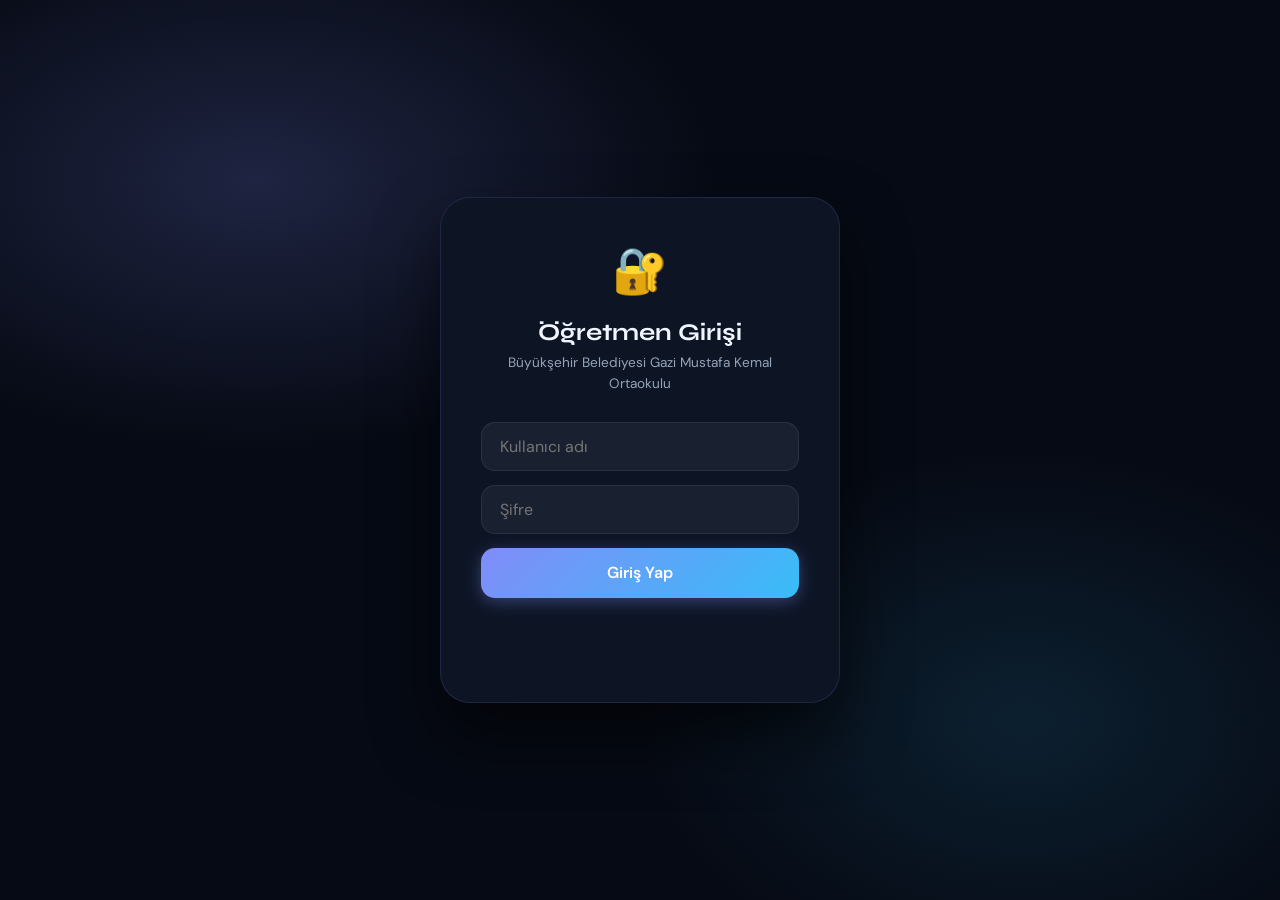
==== commit 2428c72b: "Add files via upload" ====
--- a/admin.html
+++ b/admin.html
@@ -239,7 +239,10 @@
                 <div class="admin-topbar-left">
                     <span class="badge">PRO</span>
                     <select id="classSelector" title="Sınıf Seç"></select>
-                    <button id="copyLinkBtn"       class="tbtn tbtn-accent no-kiosk">📋 Link</button>
+                    <div class="no-kiosk" style="display:inline-flex; gap:4px; margin-right:5px; background:var(--a-surface2); border:1px solid var(--a-border2); padding:2px; border-radius:var(--radius-sm);">
+                        <button id="copyExistingLinkBtn" class="tbtn tbtn-ghost" style="color:var(--a-accent); font-weight:600;" title="Mevcut Linki Kopyala">📋 Linki Kopyala</button>
+                        <button id="createNewLinkBtn" class="tbtn tbtn-ghost" style="color:var(--s-neg);" title="Yeni Link Oluştur (Öncekini iptal eder)">🔄 Yeni Link</button>
+                    </div>
                     <button id="qrBtn"             class="tbtn tbtn-accent admin-only" title="Akıllı Tahta QR">🖥️ Tahta QR</button>
                     <button id="pushToBoardBtn" class="tbtn tbtn-accent no-kiosk" title="Telefon ile tahtayı aç">📱→🖥️ Tahtayı Aç</button>
                     <button id="downloadParentBtn" class="tbtn tbtn-accent no-kiosk">⬇️ Veli HTML</button>
@@ -250,7 +253,7 @@
                     <button id="teacherMgrBtn" class="tbtn tbtn-accent admin-only no-kiosk"
                             onclick="openTeacherManager()">👥 Öğretmenler</button>
                     <button id="subjectMgrBtn" class="tbtn tbtn-accent admin-only no-kiosk"
-                            onclick="openSubjectManager()">⚙️ Ders Yönetimi</button>
+                            onclick="openSubjectManager()">⚙️ Ders Y&ouml;netimi</button>
                     <button id="termMgrBtn" class="tbtn tbtn-accent admin-only no-kiosk"
                             onclick="openTermManager()">📅 Dönem</button>
                 </div>
@@ -274,7 +277,7 @@
             <!-- ── Mod Sekmeleri ─────────────────────────────────────────── -->
             <div class="admin-tabs" style="margin-top:10px;">
                 <button class="admin-tab active" id="tabHomework" onclick="switchAdminTab('homework')">📚 Ödev Takip</button>
-                <button class="admin-tab"        id="tabClass"    onclick="switchAdminTab('class')">⚡ Ders İçi Performans</button>
+                <button class="admin-tab"        id="tabClass"    onclick="switchAdminTab('class')">⚡ Ders &#304;&#231;i Performans</button>
             </div>
             <div id="markingInfoBar" style="margin-top:12px;padding:12px 14px;border-radius:14px;background:rgba(59,130,246,.10);border:1px solid rgba(96,165,250,.18);color:#cfe3ff;font-size:.82rem;line-height:1.6;">
                 İşaret açıklamaları yükleniyor...
@@ -427,7 +430,7 @@
     <div id="subjectManageModal" class="modal" style="display:none;">
         <div class="modal-content" style="max-width:500px;">
             <div class="modal-header">
-                <h2>⚙️ Ders Yönetimi</h2>
+                <h2>⚙️ Ders Y&ouml;netimi</h2>
                 <button onclick="document.getElementById('subjectManageModal').style.display='none'" class="tbtn tbtn-ghost"> Kapat </button>
             </div>
             
@@ -508,9 +511,9 @@
         </div>
     </div>
 
-    <script src="pwa.js?v=2"></script>
-    <script src="data.js?v=13"></script>
-    <script src="admin.js?v=13"></script>
+    <script src="pwa.js?v=2" charset="utf-8"></script>
+    <script src="data.js?v=13" charset="utf-8"></script>
+    <script src="admin.js?v=13" charset="utf-8"></script>
     <script>
     // Kiosk modundakileri göster
     if (new URLSearchParams(window.location.search).get('mode') === 'kiosk') {
--- a/style.css
+++ b/style.css
@@ -1,6 +1,8 @@
 /* ═══════════════════════════════════════════════════════════════════════════
    ClassLog Pro — Style System
    ═══════════════════════════════════════════════════════════════════════════ */
+
+@import url('https://fonts.googleapis.com/css2?family=Syne:wght@600;700;800&family=DM+Sans:ital,opsz,wght@0,9..40,300;0,9..40,400;0,9..40,500;0,9..40,600;1,9..40,400&family=Plus+Jakarta+Sans:wght@400;500;600;700;800&display=swap');
 
 *, *::before, *::after { box-sizing: border-box; margin: 0; padding: 0; }
 
@@ -170,7 +172,8 @@
 .tbtn:hover { color: var(--a-text); border-color: var(--a-border); background: rgba(255,255,255,0.07); }
 .tbtn-accent { color: var(--a-accent); border-color: rgba(129,140,248,0.35); }
 .tbtn-accent:hover { background: rgba(129,140,248,0.12); color: var(--a-accent); }
-.tbtn-ghost  { background: transparent; border-color: transparent; font-size: 0.75rem; }
+.tbtn-ghost  { background: rgba(255,255,255,0.06); border-color: rgba(255,255,255,0.15); font-size: 0.75rem; box-shadow: inset 0 1px 0 rgba(255,255,255,0.05); }
+.tbtn-ghost:hover { background: rgba(255,255,255,0.12); border-color: rgba(255,255,255,0.25); color: #fff; }
 
 .date-selector {
     display: inline-flex; align-items: center; gap: 4px;
@@ -380,6 +383,7 @@
 /* Renkli hücreler hover'da biraz koyulaşır, gri olmaz */
 .excel-grid-wrapper tbody tr:hover td.cell-pos     { background: #86efac !important; }
 .excel-grid-wrapper tbody tr:hover td.cell-neg     { background: #f87171 !important; }
+.excel-grid-wrapper tbody tr:hover td.cell-neg .hw-text-mark { color: white !important; text-shadow: 0 1px 2px rgba(0,0,0,0.2); }
 .excel-grid-wrapper tbody tr:hover td.cell-half    { background: #fde047 !important; }
 .excel-grid-wrapper tbody tr:hover td.cell-neutral { background: #f3e8ff !important; }
 .excel-grid-wrapper tbody tr:hover td.cell-absent  { background: #e5e7eb !important; }
